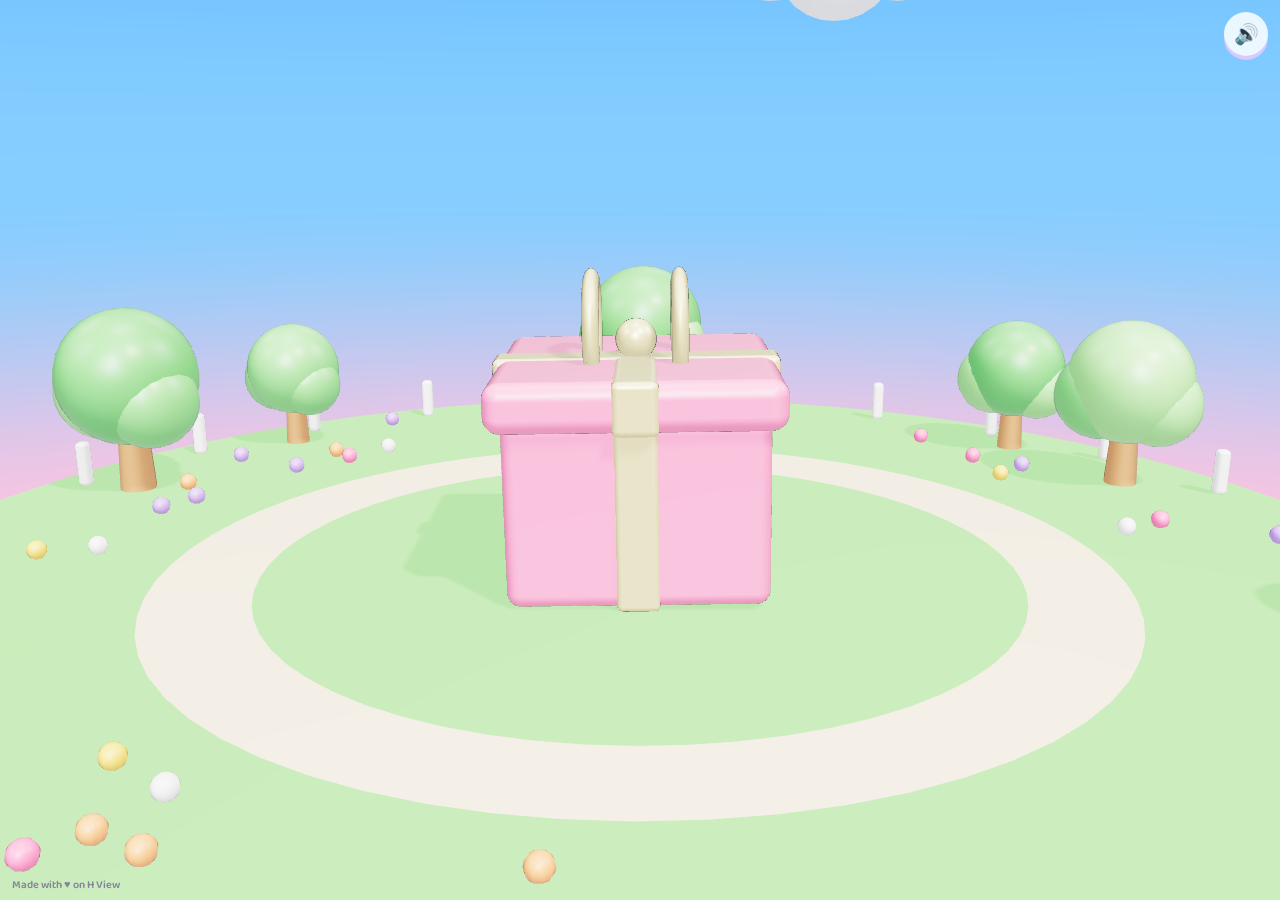
==== zoo3d/index.html @ 42bc0dc4 "r87: 3D toy zoo party Co-Authored-By: Claude Opus 5.5 <noreply@anthropic.com> Claude-Session: https:" ====
<!DOCTYPE html>
<html lang="en">
<head>
<meta charset="utf-8">
<meta name="viewport" content="width=device-width,initial-scale=1,viewport-fit=cover">
<meta name="robots" content="noindex,nofollow">
<title>A birthday surprise · H View</title>
<link rel="preconnect" href="https://fonts.googleapis.com"><link rel="preconnect" href="https://fonts.gstatic.com" crossorigin>
<link href="https://fonts.googleapis.com/css2?family=Baloo+2:wght@600;800&display=swap" rel="stylesheet">
<style>
/* H View · "Toy Zoo Party" (r87, 26 Nov 2026): a live 3D world for little kids (three.js, WebGL).
   Gift box on a grassy island -> baby animals pop out -> pop their balloons to fly gold 3D letters of the name ->
   a giant gold number -> a 3D cake with real flickering candles to blow out -> fireworks and a dance. */
*{box-sizing:border-box;margin:0;padding:0;-webkit-tap-highlight-color:transparent;-webkit-touch-callout:none;user-select:none}
html,body{height:100%;overflow:hidden;background:#bfe6ff;font-family:'Baloo 2',system-ui,sans-serif}
canvas#gl{position:fixed;inset:0;width:100%;height:100%;display:block;touch-action:none}
.ui{position:fixed;left:0;right:0;z-index:5;text-align:center;pointer-events:none;padding:0 16px}
.top{top:calc(18px + env(safe-area-inset-top))}
.title{font:800 clamp(26px,7vw,44px)/1.05 'Baloo 2';color:#fff;text-shadow:0 3px 0 rgba(90,60,150,.35),0 8px 24px rgba(60,40,120,.35);opacity:0;transform:translateY(-10px);transition:all .6s}
.title.on{opacity:1;transform:none}
.sub{margin-top:6px;font:600 clamp(15px,4vw,19px) 'Baloo 2';color:#fff;text-shadow:0 2px 10px rgba(60,40,120,.45);opacity:0;transition:opacity .6s}
.sub.on{opacity:1}
.hint{position:fixed;left:50%;bottom:calc(26px + env(safe-area-inset-bottom));transform:translateX(-50%);z-index:6;background:#fff;color:#4b2e83;font:800 17px 'Baloo 2';padding:10px 22px;border-radius:999px;box-shadow:0 6px 0 #d9c9ff,0 14px 30px rgba(60,40,120,.25);white-space:nowrap;animation:bob 1.4s ease-in-out infinite}
.hint[hidden]{display:none}@keyframes bob{50%{transform:translate(-50%,-7px)}}
.hold{position:fixed;left:50%;bottom:calc(84px + env(safe-area-inset-bottom));width:112px;height:112px;margin-left:-56px;border-radius:50%;border:0;z-index:7;background:radial-gradient(circle at 35% 30%,#fff,#ffe1f0 60%,#ffc2df);box-shadow:0 8px 0 #f39ac4,0 18px 40px rgba(150,40,100,.3);font:800 15px/1.1 'Baloo 2';color:#b0306f;touch-action:none;cursor:pointer}
.hold[hidden]{display:none}.hold svg{position:absolute;inset:-8px;width:128px;height:128px;transform:rotate(-90deg)}.hold circle{fill:none;stroke:#ff5fa8;stroke-width:6;stroke-linecap:round;stroke-dasharray:377;stroke-dashoffset:377}
.card{position:fixed;left:50%;bottom:calc(20px + env(safe-area-inset-bottom));transform:translate(-50%,30px);width:min(92vw,460px);z-index:8;background:rgba(255,255,255,.94);border-radius:26px;padding:18px 20px 16px;text-align:center;box-shadow:0 10px 0 #e6dcff,0 30px 60px rgba(60,40,120,.3);opacity:0;pointer-events:none;transition:all .7s cubic-bezier(.2,1.4,.4,1)}
.card.on{opacity:1;transform:translate(-50%,0);pointer-events:auto}
.card h2{font:800 clamp(22px,6vw,30px)/1.1 'Baloo 2';background:linear-gradient(90deg,#ff5fa8,#8a6cff,#33b6ff);-webkit-background-clip:text;background-clip:text;color:transparent}
.card p{margin-top:8px;font:600 15px/1.45 'Baloo 2';color:#5b4a86}.card .fr{margin-top:6px;font:800 16px 'Baloo 2';color:#ff5fa8}
.row{display:flex;gap:10px;justify-content:center;margin-top:12px;flex-wrap:wrap}
.btn{border:0;border-radius:999px;padding:11px 18px;font:800 15px 'Baloo 2';cursor:pointer;background:#fff;color:#4b2e83;box-shadow:0 5px 0 #d9c9ff;text-decoration:none}
.btn.p{background:linear-gradient(90deg,#ff5fa8,#8a6cff);color:#fff;box-shadow:0 5px 0 #6b4fd6}
.snd{position:fixed;right:12px;top:calc(12px + env(safe-area-inset-top));z-index:9;width:44px;height:44px;border-radius:50%;border:0;background:rgba(255,255,255,.85);font-size:20px;cursor:pointer;box-shadow:0 4px 0 #d9c9ff}
.load{position:fixed;inset:0;z-index:20;display:grid;place-items:center;background:linear-gradient(#9fd8ff,#ffe3f1);font:800 22px 'Baloo 2';color:#fff;text-shadow:0 2px 8px rgba(60,40,120,.4);transition:opacity .6s}
.brand{position:fixed;left:12px;bottom:calc(6px + env(safe-area-inset-bottom));z-index:4;font:600 11px 'Baloo 2';color:rgba(75,46,131,.55)}
.nogl{position:fixed;inset:0;display:grid;place-items:center;text-align:center;padding:30px;font:700 18px 'Baloo 2';color:#4b2e83}
</style>
<script type="importmap">{"imports":{"three":"./lib/three.module.min.js"}}</script>
</head>
<body>
<canvas id="gl"></canvas>
<div class="ui top"><div class="title" id="title"></div><div class="sub" id="sub"></div></div>
<div class="hint" id="hint" hidden></div>
<button class="hold" id="hold" hidden aria-label="Press and hold to blow out the candles"><svg viewBox="0 0 128 128"><circle cx="64" cy="64" r="60" id="ring"/></svg>Hold to<br>blow 🌬️</button>
<div class="card" id="card"><h2 id="cardT"></h2><p id="cardM"></p><div class="fr" id="cardF"></div><div class="row"><button class="btn p" id="again">▶ Play again</button><a class="btn" href="https://hview.in/interactive/birthday/" target="_blank" rel="noopener">Make one for a friend</a></div></div>
<button class="snd" id="snd" aria-label="Sound on or off">🔊</button>
<div class="load" id="load">Getting the party ready…</div>
<div class="brand">Made with ♥ on H View</div>
<script type="module">
import * as THREE from 'three';
import { RoundedBoxGeometry } from './lib/RoundedBoxGeometry.js';
import { RoomEnvironment } from './lib/RoomEnvironment.js';
import { FontLoader } from './lib/FontLoader.js';
import { TextGeometry } from './lib/TextGeometry.js';

let HV = {}; try { HV = JSON.parse(decodeURIComponent(location.hash.slice(1))) || {}; } catch (e) {}
if (window.HV_DATA) HV = Object.assign({}, window.HV_DATA, HV);
const NAME = String(HV.to || 'Little Star').trim().slice(0, 12);
const AGE = Math.max(1, Math.min(9, parseInt(HV.age, 10) || 4));
const FROM = String(HV.from || '').trim().slice(0, 60);
const MSG = String(HV.msg || `Happy birthday, ${NAME}! All your zoo friends came to celebrate you today. Have the most wonderful, giggly, cake-filled day. We love you!`).slice(0, 360);
const AUTO = HV.autoplay === true;
const POST = m => { try { parent.postMessage({ hv: m }, '*'); } catch (e) {} };
const $ = s => document.querySelector(s);
const ORD = ({ 1: 'st', 2: 'nd', 3: 'rd' })[AGE] || 'th';

/* ------------------------------------------------ renderer + world */
const canvas = $('#gl');
let renderer;
try { renderer = new THREE.WebGLRenderer({ canvas, antialias: true, powerPreference: 'high-performance' }); }
catch (e) { document.body.innerHTML = '<div class="nogl">Happy birthday, ' + NAME.replace(/</g, '') + '! 🎉<br><small>This surprise needs a newer browser to show its 3D party.</small></div>'; throw e; }
renderer.setPixelRatio(Math.min(2, devicePixelRatio || 1));
renderer.toneMapping = THREE.ACESFilmicToneMapping; renderer.toneMappingExposure = .95;
renderer.shadowMap.enabled = true; renderer.shadowMap.type = THREE.PCFSoftShadowMap;
const scene = new THREE.Scene();
const pmrem = new THREE.PMREMGenerator(renderer);
scene.environment = pmrem.fromScene(new RoomEnvironment(), 0.04).texture;
const camera = new THREE.PerspectiveCamera(42, 1, .1, 200);

/* sky dome with a soft vertical gradient */
const skyMat = new THREE.ShaderMaterial({ side: THREE.BackSide, depthWrite: false, uniforms: { top: { value: new THREE.Color('#6ec6ff') }, mid: { value: new THREE.Color('#bfe8ff') }, bot: { value: new THREE.Color('#ffe3f1') } },
  vertexShader: 'varying vec3 vP; void main(){ vP = position; gl_Position = projectionMatrix * modelViewMatrix * vec4(position,1.0); }',
  fragmentShader: 'uniform vec3 top; uniform vec3 mid; uniform vec3 bot; varying vec3 vP; void main(){ float h = normalize(vP).y; vec3 c = h > 0.0 ? mix(mid, top, smoothstep(0.0, .6, h)) : mix(mid, bot, smoothstep(0.0, -.3, h)); gl_FragColor = vec4(c,1.0); }' });
scene.add(new THREE.Mesh(new THREE.SphereGeometry(90, 32, 16), skyMat));

/* lights: warm sun with soft shadows + cool sky fill */
const hemi = new THREE.HemisphereLight('#d8f0ff', '#f7c9de', .9); scene.add(hemi);
const sun = new THREE.DirectionalLight('#fff3dc', 2.4); sun.position.set(6, 12, 7); sun.castShadow = true;
sun.shadow.mapSize.set(1024, 1024); Object.assign(sun.shadow.camera, { left: -9, right: 9, top: 9, bottom: -9, near: 1, far: 40 }); sun.shadow.radius = 6; sun.shadow.bias = -.0005;
scene.add(sun);

/* materials: soft toy plastic (clearcoat), felt, gold foil */
const toy = (c, o = {}) => new THREE.MeshPhysicalMaterial(Object.assign({ color: c, roughness: .42, clearcoat: .55, clearcoatRoughness: .3, sheen: .2 }, o));
const gold = new THREE.MeshPhysicalMaterial({ color: '#ffcf5a', metalness: 1, roughness: .18, clearcoat: 1, clearcoatRoughness: .08 });
const rose = new THREE.MeshPhysicalMaterial({ color: '#ff9cc4', metalness: .85, roughness: .2, clearcoat: 1 });
const shadowCatch = (m) => { m.castShadow = true; m.receiveShadow = true; return m; };

/* island: rounded grass top, cream cliff, little trees, flowers, fence */
const world = new THREE.Group(); scene.add(world);
const grass = shadowCatch(new THREE.Mesh(new THREE.CylinderGeometry(7.2, 7.4, .5, 64), toy('#5fcf62', { roughness: .85, clearcoat: .05 }))); grass.position.y = -.25; world.add(grass);
const cliff = shadowCatch(new THREE.Mesh(new THREE.CylinderGeometry(7.3, 5.2, 2.4, 64), toy('#ffe7c2', { roughness: .9, clearcoat: 0 }))); cliff.position.y = -1.7; world.add(cliff);
const path = new THREE.Mesh(new THREE.RingGeometry(3.4, 4.3, 64), toy('#ffe2b8', { roughness: .9 })); path.rotation.x = -Math.PI / 2; path.position.y = .01; path.receiveShadow = true; world.add(path);
function tree(x, z, s) { const g = new THREE.Group(); const tr = shadowCatch(new THREE.Mesh(new THREE.CylinderGeometry(.12, .16, .8, 12), toy('#c98f5a'))); tr.position.y = .4; g.add(tr);
  [[0, 1.05, 0, .62], [.25, .85, .15, .42], [-.25, .9, -.1, .45]].forEach(([a, b, c, r]) => { const m = shadowCatch(new THREE.Mesh(new THREE.SphereGeometry(r, 24, 16), toy(['#5fd06b', '#7ee07a', '#4cc25f'][Math.floor(Math.random() * 3)]))); m.position.set(a, b, c); g.add(m); });
  g.position.set(x, 0, z); g.scale.setScalar(s); world.add(g); return g; }
const trees = [[-5.6, -2.5, 1.2], [5.4, -2.8, 1.1], [-4.4, -4.6, .9], [4.6, -4.4, .95], [0, -5.9, 1.25], [-6.2, 1.8, .8], [6.3, 1.5, .85]].map(t => tree(...t));
const flowerCols = ['#ff6fae', '#ffd23f', '#ffffff', '#b08cff', '#ff9e5e'];
for (let i = 0; i < 46; i++) { const a = Math.random() * Math.PI * 2, r = 4.6 + Math.random() * 2.3, f = new THREE.Mesh(new THREE.SphereGeometry(.09, 10, 8), toy(flowerCols[i % 5])); f.position.set(Math.cos(a) * r, .08, Math.sin(a) * r); world.add(f); }
for (let i = 0; i < 26; i++) { const a = -Math.PI * .95 + i * (Math.PI * 1.9 / 25), p = shadowCatch(new THREE.Mesh(new RoundedBoxGeometry(.14, .5, .14, 2, .05), toy('#fff'))); p.position.set(Math.cos(a) * 6.75, .25, Math.sin(a) * 6.75); world.add(p); }
/* fluffy clouds */
const clouds = []; for (let i = 0; i < 6; i++) { const c = new THREE.Group(); [[0, 0, 0, 1], [1, .1, 0, .8], [-1, .05, 0, .75], [.4, .45, 0, .7]].forEach(([x, y, z, r]) => { const m = new THREE.Mesh(new THREE.SphereGeometry(r, 20, 14), toy('#ffffff', { roughness: .9, clearcoat: 0, transparent: true, opacity: .95 })); m.position.set(x, y, z); c.add(m); }); c.position.set(-20 + i * 8, 7 + Math.random() * 4, -16 - Math.random() * 8); c.scale.setScalar(.9 + Math.random() * .8); scene.add(c); clouds.push(c); }

/* ------------------------------------------------ cute animals built from soft shapes */
const S = (r, c, ws = 28) => shadowCatch(new THREE.Mesh(new THREE.SphereGeometry(r, ws, ws * .7 | 0), typeof c === 'string' ? toy(c) : c));
const eyeMat = toy('#1d1530', { roughness: .15, clearcoat: 1 }), white = toy('#ffffff'), blush = toy('#ff9fbf', { transparent: true, opacity: .75 });
function face(head, r, y = 0, z = .9, spread = .32) {
  const eyes = []; [-1, 1].forEach(s => { const e = S(r * .13, eyeMat, 16); e.position.set(s * r * spread, r * (.12 + y), r * z); e.scale.set(1, 1.15, .7); head.add(e); eyes.push(e);
    const hl = S(r * .045, white, 10); hl.position.set(r * .04, r * .05, r * .1); e.add(hl);
    const b = S(r * .12, blush, 12); b.position.set(s * r * (spread + .18), r * (-.12 + y), r * (z - .08)); b.scale.set(1, .6, .3); head.add(b); });
  const smile = new THREE.Mesh(new THREE.TorusGeometry(r * .12, r * .025, 8, 20, Math.PI), eyeMat); smile.rotation.z = Math.PI; smile.position.set(0, r * (-.12 + y), r * (z + .02)); head.add(smile);
  return eyes;
}
function hat(parent, y, c1, c2) { const cv = document.createElement('canvas'); cv.width = 128; cv.height = 128; const x = cv.getContext('2d'); for (let i = 0; i < 8; i++) { x.fillStyle = i % 2 ? c1 : c2; x.fillRect(0, i * 16, 128, 16); }
  const t = new THREE.CanvasTexture(cv); t.colorSpace = THREE.SRGBColorSpace; const h = shadowCatch(new THREE.Mesh(new THREE.ConeGeometry(.22, .5, 24), toy('#ffffff', { map: t }))); h.position.y = y; h.rotation.z = -.15; parent.add(h);
  const pom = S(.07, '#ffe14d', 12); pom.position.y = .27; h.add(pom); return h; }
function legs(g, col, n = 4, sp = .28, y = .18) { const L = []; [[-sp, sp * .8], [sp, sp * .8], [-sp, -sp * .8], [sp, -sp * .8]].slice(0, n).forEach(([x, z]) => { const l = shadowCatch(new THREE.Mesh(new THREE.CapsuleGeometry(.12, .16, 6, 12), toy(col))); l.position.set(x, y, z); g.add(l); L.push(l); }); return L; }

function makeElephant() { const g = new THREE.Group(), body = S(.62, '#a9c3ff'); body.position.y = .72; body.scale.set(1, .9, 1.05); g.add(body);
  const head = S(.48, '#a9c3ff'); head.position.set(0, 1.25, .45); g.add(head);
  [-1, 1].forEach(s => { const ear = S(.36, '#c7d7ff'); ear.position.set(s * .48, 1.32, .3); ear.scale.set(.25, 1, .8); ear.rotation.y = s * .4; g.add(ear); });
  const trunk = shadowCatch(new THREE.Mesh(new THREE.TubeGeometry(new THREE.CatmullRomCurve3([new THREE.Vector3(0, 1.12, .88), new THREE.Vector3(0, .9, 1.05), new THREE.Vector3(0, .72, 1.08), new THREE.Vector3(0, .64, 1.22)]), 20, .09, 12), toy('#a9c3ff'))); g.add(trunk);
  const eyes = face(head, .48, .15, .88, .36); legs(g, '#94b2f6', 4, .32); const h = hat(head, .52, '#ff6fae', '#ffffff'); return { g, head, eyes, hat: h, color: '#a9c3ff', top: 1.85 }; }
function makeGiraffe() { const g = new THREE.Group(), body = S(.5, '#ffd36b'); body.position.y = .82; body.scale.set(1, .85, 1.25); g.add(body);
  const neck = shadowCatch(new THREE.Mesh(new THREE.CapsuleGeometry(.16, .95, 8, 16), toy('#ffd36b'))); neck.position.set(0, 1.55, .32); neck.rotation.x = .25; g.add(neck);
  const head = S(.3, '#ffd36b'); head.position.set(0, 2.2, .52); head.scale.set(1, .9, 1.15); g.add(head);
  [-1, 1].forEach(s => { const o = shadowCatch(new THREE.Mesh(new THREE.CapsuleGeometry(.04, .14, 4, 8), toy('#c98a2e'))); o.position.set(s * .13, .3, 0); head.add(o); const k = S(.06, '#c98a2e', 10); k.position.y = .1; o.add(k); });
  for (let i = 0; i < 14; i++) { const sp = S(.075 + Math.random() * .05, '#e09a3a', 10); const a = Math.random() * Math.PI * 2, y = Math.random(); sp.position.set(Math.cos(a) * .48, (y - .5) * .7, Math.sin(a) * .58); sp.scale.set(1, 1, .3); sp.lookAt(0, 0, 0); body.add(sp); }
  const eyes = face(head, .3, .25, .85, .4); legs(g, '#f5c45a', 4, .26, .2); const h = hat(head, .38, '#33b6ff', '#ffffff'); return { g, head, eyes, hat: h, color: '#ffd36b', top: 2.75 }; }
function makeBunny() { const g = new THREE.Group(), body = S(.5, '#ffffff'); body.position.y = .55; body.scale.set(1, 1.05, .95); g.add(body);
  const head = S(.42, '#ffffff'); head.position.set(0, 1.18, .12); g.add(head);
  [-1, 1].forEach(s => { const ear = shadowCatch(new THREE.Mesh(new THREE.CapsuleGeometry(.11, .5, 6, 14), toy('#ffffff'))); ear.position.set(s * .17, .55, -.02); ear.rotation.z = -s * .18; head.add(ear); const inn = shadowCatch(new THREE.Mesh(new THREE.CapsuleGeometry(.055, .38, 6, 10), toy('#ffc0d8'))); inn.position.z = .07; ear.add(inn); });
  const tail = S(.16, '#ffffff', 14); tail.position.set(0, .45, -.5); g.add(tail); const nose = S(.06, '#ff8fb3', 10); nose.position.set(0, -.02, .41); head.add(nose);
  const eyes = face(head, .42, .1, .86, .34); legs(g, '#f6f0f7', 2, .22, .1); return { g, head, eyes, hat: null, color: '#ffffff', top: 2.2 }; }
function makeBear() { const g = new THREE.Group(), body = S(.55, '#d8a06e'); body.position.y = .68; g.add(body);
  const belly = S(.36, '#f6dcbf'); belly.position.set(0, .62, .3); belly.scale.set(1, 1.1, .6); g.add(belly);
  const head = S(.44, '#d8a06e'); head.position.set(0, 1.35, .1); g.add(head);
  [-1, 1].forEach(s => { const ear = S(.15, '#d8a06e', 14); ear.position.set(s * .32, .34, -.02); head.add(ear); const inn = S(.08, '#f6dcbf', 10); inn.position.set(0, 0, .07); ear.add(inn); });
  const snout = S(.17, '#f6dcbf', 16); snout.position.set(0, -.08, .38); snout.scale.set(1.2, .9, .8); head.add(snout); const nose = S(.06, '#3a2420', 10); nose.position.set(0, .05, .13); snout.add(nose);
  const eyes = face(head, .44, .2, .86, .34); legs(g, '#c98f5a', 4, .3); const h = hat(head, .5, '#8a6cff', '#ffe14d'); return { g, head, eyes, hat: h, color: '#d8a06e', top: 2.05 }; }
function makeLion() { const g = new THREE.Group(), body = S(.52, '#ffc65a'); body.position.y = .7; body.scale.set(1, .9, 1.15); g.add(body);
  const head = S(.4, '#ffd77a'); head.position.set(0, 1.3, .38); g.add(head);
  for (let i = 0; i < 14; i++) { const a = i / 14 * Math.PI * 2, m = S(.16, i % 2 ? '#f08c2a' : '#ff9f3a', 12); m.position.set(Math.cos(a) * .42, Math.sin(a) * .42, -.12); head.add(m); }
  const eyes = face(head, .4, .12, .88, .34); legs(g, '#f5b44a', 4, .28); const tail = shadowCatch(new THREE.Mesh(new THREE.CapsuleGeometry(.05, .5, 4, 8), toy('#ffc65a'))); tail.position.set(0, .8, -.62); tail.rotation.x = -.8; g.add(tail);
  const h = hat(head, .62, '#5ee0c0', '#ffffff'); return { g, head, eyes, hat: h, color: '#ffc65a', top: 2.15 }; }

/* balloons each animal holds; popping one flies a gold letter up */
const balloonCols = ['#ff5fa8', '#33b6ff', '#ffd23f', '#8a6cff', '#5ee0c0', '#ff8a5c'];
function balloon(c) { const g = new THREE.Group(); const b = shadowCatch(new THREE.Mesh(new THREE.SphereGeometry(.42, 32, 24), new THREE.MeshPhysicalMaterial({ color: c, roughness: .18, clearcoat: 1, clearcoatRoughness: .05, sheen: .3 }))); b.scale.set(1, 1.18, 1); g.add(b);
  const knot = S(.07, c, 10); knot.position.y = -.5; g.add(knot);
  const str = new THREE.Mesh(new THREE.CylinderGeometry(.008, .008, 1.4, 6), new THREE.MeshBasicMaterial({ color: '#ffffff' })); str.position.y = -1.2; g.add(str); g.userData.ball = b; return g; }

/* ------------------------------------------------ gift box */
const gift = new THREE.Group(); world.add(gift);
const boxMat = toy('#ff7eb6', { clearcoat: .9 }), ribMat = toy('#fff2a8', { metalness: .3, roughness: .3, clearcoat: 1 });
const base = shadowCatch(new THREE.Mesh(new RoundedBoxGeometry(2.2, 1.7, 2.2, 4, .12), boxMat)); base.position.y = .85; gift.add(base);
[[.36, 1.74, 2.26], [2.26, 1.74, .36]].forEach(([a, b, c]) => { const r = shadowCatch(new THREE.Mesh(new RoundedBoxGeometry(a, b, c, 2, .05), ribMat)); r.position.y = .85; gift.add(r); });
const lid = new THREE.Group(); lid.position.y = 1.72; gift.add(lid);
const lidBox = shadowCatch(new THREE.Mesh(new RoundedBoxGeometry(2.45, .42, 2.45, 4, .14), boxMat)); lid.add(lidBox);
[[.38, .45, 2.5], [2.5, .45, .38]].forEach(([a, b, c]) => { const r = shadowCatch(new THREE.Mesh(new RoundedBoxGeometry(a, b, c, 2, .06), ribMat)); lid.add(r); });
[-1, 1].forEach(s => { const loop = shadowCatch(new THREE.Mesh(new THREE.TorusGeometry(.38, .12, 16, 32), ribMat)); loop.position.set(s * .38, .48, 0); loop.rotation.set(0, Math.PI / 2, s * .9); loop.scale.set(1, 1, .6); lid.add(loop); });
const knotB = S(.18, ribMat, 16); knotB.position.y = .36; lid.add(knotB);

/* ------------------------------------------------ cake with live candles */
const cake = new THREE.Group(); cake.visible = false; world.add(cake);
const tier = (r, h, y, c) => { const m = shadowCatch(new THREE.Mesh(new THREE.CylinderGeometry(r, r, h, 64), toy(c, { roughness: .55, clearcoat: .3 }))); m.position.y = y; cake.add(m); return m; };
const plate = shadowCatch(new THREE.Mesh(new THREE.CylinderGeometry(1.75, 1.6, .12, 64), gold)); plate.position.y = .06; cake.add(plate);
tier(1.45, .9, .57, '#ffd6e7'); tier(1.05, .8, 1.42, '#fff6fb'); tier(.7, .1, 1.87, '#ff9cc4');
[[1.45, 1.0, '#ff9cc4'], [1.05, 1.8, '#c9b6ff']].forEach(([r, y, c]) => { for (let i = 0; i < 28; i++) { const a = i / 28 * Math.PI * 2, drip = shadowCatch(new THREE.Mesh(new THREE.CapsuleGeometry(.07, .12 + (i % 3) * .08, 4, 8), toy(c))); drip.position.set(Math.cos(a) * r, y, Math.sin(a) * r); cake.add(drip); } });
for (let i = 0; i < 24; i++) { const a = i / 24 * Math.PI * 2, p = S(.06, i % 2 ? '#ffe14d' : '#5ee0c0', 10); p.position.set(Math.cos(a) * 1.47, .25, Math.sin(a) * 1.47); cake.add(p); }
const candles = [];
for (let i = 0; i < AGE; i++) { const a = i / AGE * Math.PI * 2 + .3, r = AGE === 1 ? 0 : .42, c = new THREE.Group(); c.position.set(Math.cos(a) * r, 1.9, Math.sin(a) * r);
  const stick = shadowCatch(new THREE.Mesh(new THREE.CylinderGeometry(.06, .06, .55, 16), toy(balloonCols[i % 6]))); stick.position.y = .27; c.add(stick);
  const flame = new THREE.Mesh(new THREE.SphereGeometry(.075, 16, 12), new THREE.MeshBasicMaterial({ color: '#ffd26a' })); flame.scale.set(1, 1.9, 1); flame.position.y = .66; c.add(flame);
  const core = new THREE.Mesh(new THREE.SphereGeometry(.04, 12, 10), new THREE.MeshBasicMaterial({ color: '#fffbe6' })); core.scale.set(1, 1.6, 1); core.position.y = .63; c.add(core);
  const glow = new THREE.Sprite(new THREE.SpriteMaterial({ map: glowTex(), color: '#ffb84d', transparent: true, blending: THREE.AdditiveBlending, depthWrite: false })); glow.scale.setScalar(.8); glow.position.y = .66; c.add(glow);
  const light = new THREE.PointLight('#ffb35a', 0, 3.5, 2); light.position.y = .7; c.add(light);
  cake.add(c); candles.push({ c, flame, core, glow, light, out: false }); }
function glowTex() { if (glowTex.t) return glowTex.t; const cv = document.createElement('canvas'); cv.width = cv.height = 64; const x = cv.getContext('2d'), g = x.createRadialGradient(32, 32, 0, 32, 32, 32); g.addColorStop(0, 'rgba(255,255,255,1)'); g.addColorStop(.3, 'rgba(255,220,150,.6)'); g.addColorStop(1, 'rgba(255,180,80,0)'); x.fillStyle = g; x.fillRect(0, 0, 64, 64); glowTex.t = new THREE.CanvasTexture(cv); return glowTex.t; }

/* ------------------------------------------------ confetti + smoke (instanced) */
const CONF = 600, confGeo = new THREE.PlaneGeometry(.09, .16), confMat = new THREE.MeshStandardMaterial({ side: THREE.DoubleSide, metalness: .3, roughness: .4 });
const conf = new THREE.InstancedMesh(confGeo, confMat, CONF); conf.instanceMatrix.setUsage(THREE.DynamicDrawUsage); scene.add(conf);
const cp = []; const tmp = new THREE.Object3D(), tcol = new THREE.Color();
for (let i = 0; i < CONF; i++) { cp.push({ on: false, p: new THREE.Vector3(), v: new THREE.Vector3(), r: new THREE.Euler(), vr: new THREE.Vector3(), life: 0 }); conf.setColorAt(i, tcol.set(['#ff5fa8', '#ffd23f', '#33b6ff', '#8a6cff', '#5ee0c0', '#ffffff', '#ff8a5c'][i % 7])); tmp.scale.setScalar(0); tmp.updateMatrix(); conf.setMatrixAt(i, tmp.matrix); }
let ci = 0;
function burst(pos, n = 80, up = 6, spread = 4) { for (let k = 0; k < n; k++) { const p = cp[ci = (ci + 1) % CONF]; p.on = true; p.life = 0; p.p.copy(pos); p.v.set((Math.random() - .5) * spread, up * (.5 + Math.random() * .7), (Math.random() - .5) * spread); p.r.set(Math.random() * 6, Math.random() * 6, Math.random() * 6); p.vr.set(Math.random() * 8, Math.random() * 8, Math.random() * 8); } }
const smokes = []; const smokeMat = new THREE.SpriteMaterial({ map: glowTex(), color: '#dcd6e8', transparent: true, opacity: .6, depthWrite: false });
function smoke(pos) { for (let k = 0; k < 6; k++) { const s = new THREE.Sprite(smokeMat.clone()); s.position.copy(pos); s.scale.setScalar(.25); s.userData = { v: new THREE.Vector3((Math.random() - .5) * .25, .6 + Math.random() * .4, (Math.random() - .5) * .25), life: 0, d: k * .08 }; scene.add(s); smokes.push(s); } }

/* ------------------------------------------------ sound (synth, no files) */
let AC = null, muted = AUTO && HV.muted !== false;
const ac = () => { if (!AC) try { AC = new (window.AudioContext || window.webkitAudioContext)(); } catch (e) {} if (AC && AC.state === 'suspended') AC.resume(); return AC; };
function tone(f, t, d, type = 'sine', v = .1) { const a = ac(); if (!a || muted) return; const o = a.createOscillator(), g = a.createGain(); o.type = type; o.frequency.value = f; g.gain.setValueAtTime(0, a.currentTime + t); g.gain.linearRampToValueAtTime(v, a.currentTime + t + .015); g.gain.exponentialRampToValueAtTime(.0006, a.currentTime + t + d); o.connect(g); g.connect(a.destination); o.start(a.currentTime + t); o.stop(a.currentTime + t + d + .05); }
function slide(f1, f2, d, v = .08, type = 'sine') { const a = ac(); if (!a || muted) return; const o = a.createOscillator(), g = a.createGain(); o.type = type; o.frequency.setValueAtTime(f1, a.currentTime); o.frequency.exponentialRampToValueAtTime(f2, a.currentTime + d); g.gain.setValueAtTime(v, a.currentTime); g.gain.exponentialRampToValueAtTime(.0006, a.currentTime + d); o.connect(g); g.connect(a.destination); o.start(); o.stop(a.currentTime + d + .05); }
function noise(d, f, v) { const a = ac(); if (!a || muted) return; const b = a.createBuffer(1, a.sampleRate * d, a.sampleRate), c = b.getChannelData(0); for (let i = 0; i < c.length; i++) c[i] = (Math.random() * 2 - 1) * Math.pow(1 - i / c.length, 2); const n = a.createBufferSource(), fl = a.createBiquadFilter(), g = a.createGain(); fl.type = 'bandpass'; fl.frequency.value = f; g.gain.value = v; n.buffer = b; n.connect(fl); fl.connect(g); g.connect(a.destination); n.start(); }
const sfx = { pop: () => { noise(.12, 1800, .5); slide(900, 300, .15, .06, 'triangle'); }, boing: () => slide(220, 520, .25, .09, 'sine'), giggle: () => [0, .08, .16, .24].forEach((t, i) => tone(880 + (i % 2) * 220, t, .09, 'triangle', .05)), chime: () => [1047, 1319, 1568, 2093].forEach((f, i) => tone(f, i * .08, .9, 'sine', .05)), whoosh: () => noise(.6, 900, .2), fw: () => { noise(.8, 300, .4); slide(400, 1400, .4, .03, 'sawtooth'); } };
const HB = [[392,.75],[392,.25],[440,1],[392,1],[523,1],[494,2],[392,.75],[392,.25],[440,1],[392,1],[587,1],[523,2],[392,.75],[392,.25],[784,1],[659,1],[523,1],[494,1],[440,2],[698,.75],[698,.25],[659,1],[523,1],[587,1],[523,2.6]];
function song() { let t = .2; HB.forEach(([f, d]) => { tone(f, t, d * .5 * 1.8, 'triangle', .09); tone(f * 2, t, d * .5 * .6, 'sine', .03); t += d * .5; }); return t; }
$('#snd').onclick = e => { e.stopPropagation(); muted = !muted; e.currentTarget.textContent = muted ? '🔈' : '🔊'; if (AC) muted ? AC.suspend() : AC.resume(); };
addEventListener('pointerdown', () => ac(), { capture: true, once: true });

/* ------------------------------------------------ tween helpers */
const tw = []; const ease = { out: t => 1 - Math.pow(1 - t, 3), back: t => 1 + 2.70158 * Math.pow(t - 1, 3) + 1.70158 * Math.pow(t - 1, 2), elastic: t => t === 0 || t === 1 ? t : Math.pow(2, -10 * t) * Math.sin((t * 10 - .75) * (2 * Math.PI / 3)) + 1, inout: t => t < .5 ? 4 * t * t * t : 1 - Math.pow(-2 * t + 2, 3) / 2 };
function tween(d, fn, e = ease.out, delay = 0) { return new Promise(res => tw.push({ t: -delay, d, fn, e, res })); }
const wait = ms => new Promise(r => setTimeout(r, ms));

/* ------------------------------------------------ camera rig (smooth follow of a target pose) */
const camPos = new THREE.Vector3(0, 6.5, 14), camLook = new THREE.Vector3(0, 1.2, 0), camGoalP = camPos.clone(), camGoalL = camLook.clone();
function camTo(p, l) { camGoalP.set(...p); camGoalL.set(...l); }
function fit() { const w = innerWidth, h = innerHeight; renderer.setSize(w, h, false); camera.aspect = w / h; camera.fov = w / h < .7 ? 50 : 40; camera.updateProjectionMatrix(); }
fit(); addEventListener('resize', fit);

/* ------------------------------------------------ UI helpers */
const say = t => { const h = $('#hint'); h.hidden = !t; if (t) h.textContent = t; };
const title = (t, s) => { const a = $('#title'), b = $('#sub'); a.classList.remove('on'); b.classList.remove('on'); setTimeout(() => { a.textContent = t || ''; b.textContent = s || ''; if (t) a.classList.add('on'); if (s) b.classList.add('on'); }, 250); };

/* ------------------------------------------------ picking */
const ray = new THREE.Raycaster(), ndc = new THREE.Vector2(); let pickHandlers = [];
function pick(e) { const r = canvas.getBoundingClientRect(); ndc.set(((e.clientX - r.left) / r.width) * 2 - 1, -((e.clientY - r.top) / r.height) * 2 + 1); ray.setFromCamera(ndc, camera);
  for (const h of pickHandlers) { const hit = ray.intersectObject(h.obj, true)[0]; if (hit) { h.fn(hit); return true; } } return false; }
canvas.addEventListener('pointerdown', e => { pick(e); });

/* ------------------------------------------------ the animals */
const makers = [makeElephant, makeGiraffe, makeBunny, makeBear, makeLion];
const letters = NAME.toUpperCase().replace(/[^A-Z0-9 ]/g, '').split('');
const nLetters = letters.filter(c => c !== ' ').length;
const animals = makers.map((m, i) => { const a = m(); a.g.visible = false; a.g.scale.setScalar(.01); world.add(a.g); a.i = i; a.jump = 0; a.spin = 0; a.blink = Math.random() * 3; a.dance = 0; return a; });
const ring = (i, n, r) => { const a = Math.PI * .5 + (i - (n - 1) / 2) * (Math.PI * 1.25 / Math.max(1, n - 1)); return [Math.cos(a) * r, Math.sin(a) * r]; };
animals.forEach((a, i) => { const [x, z] = ring(i, animals.length, innerWidth / innerHeight < .75 ? 3.1 : 3.85); a.home = new THREE.Vector3(x, 0, z); a.g.position.copy(a.home); a.g.lookAt(0, 0, 9); });
function bounceAnimal(a) { if (a.jump > 0) return; a.jump = 1; a.spin = 1; sfx.boing(); setTimeout(sfx.giggle, 220); }
pickHandlers.push({ obj: world, fn: hit => { let o = hit.object; while (o && !animals.some(a => a.g === o)) o = o.parent; const a = animals.find(z => z.g === o); if (a && a.g.visible) bounceAnimal(a); } });

/* ------------------------------------------------ gold 3D letters */
let font = null; const letterRow = new THREE.Group(); scene.add(letterRow); const letterMeshes = [];
function buildLetters() { letterRow.clear(); letterMeshes.length = 0; const size = .62, gap = .12; let x = 0; const ws = [];
  letters.forEach(ch => { if (ch === ' ') { ws.push(null); x += size * .6; return; } const g = new TextGeometry(ch, { font, size, depth: .22, curveSegments: 8, bevelEnabled: true, bevelThickness: .06, bevelSize: .035, bevelSegments: 4 }); g.computeBoundingBox(); const w = g.boundingBox.max.x - g.boundingBox.min.x; g.translate(-g.boundingBox.min.x - w / 2, 0, -.11);
    const m = shadowCatch(new THREE.Mesh(g, gold)); m.userData.x = x + w / 2; m.visible = false; letterRow.add(m); letterMeshes.push(m); ws.push(m); x += w + gap; });
  const total = x - gap; letterMeshes.forEach(m => { m.userData.x -= total / 2; m.position.set(m.userData.x, 0, 0); });
  const sc = Math.min(1, (innerWidth / innerHeight < .75 ? 6.4 : 7.2) / Math.max(1, total)); letterRow.scale.setScalar(sc); letterRow.position.set(0, 4.6, 0); }

/* ------------------------------------------------ story */
let stage = 'intro', heldBalloons = [], numberMesh = null, dancing = false;
async function intro() { stage = 'gift'; POST('step');
  gift.visible = true; gift.scale.setScalar(.01); lid.position.set(0, 1.72, 0); lid.rotation.set(0, 0, 0); cake.visible = false; letterMeshes.forEach(m => m.visible = false);
  if (numberMesh) { numberMesh.visible = false; } animals.forEach(a => { a.g.visible = false; a.g.scale.setScalar(.01); });
  camPos.set(0, 9, 19); camTo([0, 3.8, 10.5], [0, 1.1, 0]);
  await tween(1.2, t => gift.scale.setScalar(Math.max(.01, t)), ease.elastic);
  title('A surprise for ' + NAME + '!', 'Something is wiggling inside the gift…'); say('Tap the gift 🎁');
  const open = async () => { if (stage !== 'gift') return; stage = 'opening'; say(''); pickHandlers = pickHandlers.filter(h => h.obj !== gift); ac(); sfx.pop(); sfx.whoosh();
    await tween(.8, t => { lid.position.y = 1.72 + t * 3.2; lid.position.x = t * 2.6; lid.rotation.z = -t * 1.6; lid.rotation.x = t * .5; }, ease.out);
    burst(new THREE.Vector3(0, 2, 0), 160, 8, 5); sfx.chime();
    tween(.6, t => gift.scale.set(1 + Math.sin(t * Math.PI) * .12, 1 - Math.sin(t * Math.PI) * .1, 1 + Math.sin(t * Math.PI) * .12), ease.out);
    for (const a of animals) { a.g.visible = true; a.g.position.set(0, 1.6, 0); const from = new THREE.Vector3(0, 1.6, 0); sfx.boing();
      tween(.9, t => { a.g.position.lerpVectors(from, a.home, t); a.g.position.y += Math.sin(t * Math.PI) * 3; a.g.scale.setScalar(Math.max(.01, t)); a.g.rotation.y = (1 - t) * 6 + Math.atan2(-a.home.x, 9 - a.home.z); }, ease.out);
      await wait(380); }
    await wait(700); tween(.9, t => { gift.scale.setScalar(1 - t); lid.scale.setScalar(Math.max(.01, 1 - t)); }, ease.inout).then(() => gift.visible = false);
    balloonsStage(); };
  pickHandlers.unshift({ obj: gift, fn: open }); if (AUTO) setTimeout(open, 1500); }

async function balloonsStage() { stage = 'balloons'; POST('step'); camTo([0, 4.6, 12.5], [0, 2.4, 0]);
  title('Pop the balloons!', 'Each one has a letter inside'); say('Tap a balloon 🎈');
  heldBalloons.forEach(b => scene.remove(b)); heldBalloons = [];
  const idx = []; letters.forEach((c, i) => { if (c !== ' ') idx.push(i); });
  let got = 0;
  idx.forEach((li, k) => { const a = animals[k % animals.length], b = balloon(balloonCols[k % 6]); const off = Math.floor(k / animals.length); b.userData.anchor = a; b.userData.off = new THREE.Vector3((off % 2 ? .6 : -.5) * (off ? 1 : 0), a.top + .9 + off * .7, 0); b.userData.k = k; b.userData.li = li; b.scale.setScalar(.01); scene.add(b); heldBalloons.push(b);
    tween(.7, t => b.scale.setScalar(Math.max(.01, t)), ease.elastic, k * .12); });
  const popOne = (b) => { if (!b.parent || b.userData.popped) return; b.userData.popped = true; const wp = new THREE.Vector3(); b.userData.ball.getWorldPosition(wp); sfx.pop(); burst(wp, 40, 4, 3); scene.remove(b);
    const lm = letterMeshes[idx.indexOf(b.userData.li)]; if (lm) { lm.visible = true; const target = lm.position.clone(); const local = letterRow.worldToLocal(wp.clone()); lm.position.copy(local); lm.scale.setScalar(.2);
      tween(1, t => { lm.position.lerpVectors(local, target, t); lm.position.y += Math.sin(t * Math.PI) * 1.2; lm.rotation.y = (1 - t) * Math.PI * 4; lm.scale.setScalar(.2 + t * .8); }, ease.out).then(() => { sfx.chime(); }); }
    bounceAnimal(b.userData.anchor);
    if (++got >= idx.length) setTimeout(numberStage, 1900); };
  pickHandlers.unshift({ obj: scene, fn: hit => { let o = hit.object; while (o && !heldBalloons.includes(o)) o = o.parent; if (o) popOne(o); else { let p = hit.object; while (p && !animals.some(a => a.g === p)) p = p.parent; const a = animals.find(z => z.g === p); if (a) bounceAnimal(a); } } });
  if (AUTO) heldBalloons.forEach((b, k) => setTimeout(() => popOne(b), 1400 + k * 550)); }

async function numberStage() { stage = 'number'; POST('step'); pickHandlers = pickHandlers.filter(h => h.obj !== scene); say('');
  title('Happy ' + AGE + ORD + ' birthday!', NAME + ' is ' + ['', 'one', 'two', 'three', 'four', 'five', 'six', 'seven', 'eight', 'nine'][AGE] + ' today 🎉');
  if (!numberMesh) { const g = new TextGeometry(String(AGE), { font, size: 2.4, depth: .7, curveSegments: 16, bevelEnabled: true, bevelThickness: .25, bevelSize: .14, bevelSegments: 6 }); g.center(); numberMesh = shadowCatch(new THREE.Mesh(g, rose)); scene.add(numberMesh); }
  numberMesh.visible = true; numberMesh.position.set(0, -3, 0); camTo([0, 4.2, 12], [0, 2.6, 0]); sfx.whoosh();
  await tween(1.6, t => { numberMesh.position.y = -3 + t * 5.2; numberMesh.rotation.y = (1 - t) * Math.PI * 2; }, ease.back);
  burst(new THREE.Vector3(-3, 1, 1), 90, 7, 3); burst(new THREE.Vector3(3, 1, 1), 90, 7, 3); sfx.chime(); dancing = true;
  say('Tap the animals to make them dance 💃'); pickHandlers.unshift({ obj: world, fn: hit => { let p = hit.object; while (p && !animals.some(a => a.g === p)) p = p.parent; const a = animals.find(z => z.g === p); if (a) bounceAnimal(a); } });
  await wait(AUTO ? 3500 : 5200); dancing = false; cakeStage(); }

async function cakeStage() { stage = 'cake'; POST('step'); pickHandlers = []; say('');
  tween(.8, t => { numberMesh.position.y = 2.2 + t * 6; numberMesh.scale.setScalar(Math.max(.01, 1 - t)); }, ease.inout).then(() => numberMesh.visible = false);
  tween(.8, t => { letterRow.position.y = 4.6 + t * 1.2; }, ease.out);
  cake.visible = true; cake.scale.setScalar(.01); cake.position.set(0, 0, .5); candles.forEach(c => { c.out = false; c.flame.visible = c.core.visible = c.glow.visible = true; c.light.intensity = 0; });
  await tween(1, t => cake.scale.setScalar(Math.max(.01, t)), ease.elastic); camTo([0, 4.2, 8.4], [0, 1.8, 0]);
  candles.forEach((c, i) => setTimeout(() => { c.light.intensity = 2.2; tone(660 + i * 90, 0, .4, 'sine', .05); }, 300 + i * 260));
  hemi.intensity = .55; sun.intensity = 1.1; skyMat.uniforms.top.value.set('#3a3f8f'); skyMat.uniforms.mid.value.set('#8a76c9'); skyMat.uniforms.bot.value.set('#f6a9c9');
  title('Make a wish, ' + NAME + '!', 'Close your eyes… then hold the button and blow!');
  const btn = $('#hold'), ringEl = $('#ring'); btn.hidden = false; let hold = 0, holding = false, done = false;
  btn.onpointerdown = e => { e.preventDefault(); holding = true; ac(); try { btn.setPointerCapture(e.pointerId); } catch (x) {} };
  btn.onpointerup = btn.onpointercancel = () => { holding = false; }; btn.oncontextmenu = e => e.preventDefault();
  if (AUTO) setTimeout(() => holding = true, 1600);
  let last = performance.now();
  await new Promise(res => { (function step(t) { const dt = Math.min(.05, (t - last) / 1000); last = t; if (done) return;
    hold = holding ? Math.min(1, hold + dt / 1.3) : Math.max(0, hold - dt * .8); ringEl.style.strokeDashoffset = String(377 - 377 * hold);
    candles.forEach((c, i) => { const lean = hold * 1.2; c.flame.rotation.z = -lean * .6; c.flame.scale.set(1, 1.9 * (1 - hold * .8), 1); if (hold > (i + 1) / (candles.length + 1) && !c.out) { c.out = true; c.flame.visible = c.core.visible = c.glow.visible = false; c.light.intensity = 0; const wp = new THREE.Vector3(); c.flame.getWorldPosition(wp); smoke(wp); noise(.2, 700, .2); } });
    if (holding && Math.random() < .35) noise(.12, 600, .06);
    if (hold >= 1) { done = true; res(); return; } requestAnimationFrame(step); })(last); });
  btn.hidden = true; candles.forEach(c => { if (!c.out) { c.out = true; c.flame.visible = c.core.visible = c.glow.visible = false; c.light.intensity = 0; } });
  await wait(700); finale(); }

async function finale() { stage = 'finale'; POST('step');
  hemi.intensity = .9; sun.intensity = 2.4; skyMat.uniforms.top.value.set('#6ec6ff'); skyMat.uniforms.mid.value.set('#bfe8ff'); skyMat.uniforms.bot.value.set('#ffe3f1');
  title('Yaaay! 🎉', ''); dancing = true; sfx.fw(); camTo([0, 5.5, 13], [0, 2.4, 0]);
  for (let i = 0; i < 7; i++) setTimeout(() => { burst(new THREE.Vector3((Math.random() - .5) * 8, 1 + Math.random() * 2, (Math.random() - .5) * 3), 90, 8, 4); sfx.fw(); }, i * 500);
  const dur = song(); $('#cardT').textContent = 'Happy ' + AGE + ORD + ' Birthday, ' + NAME + '!'; $('#cardM').textContent = MSG; $('#cardF').textContent = FROM ? 'with love, ' + FROM : '';
  setTimeout(() => { $('#card').classList.add('on'); title('', ''); }, 1800); setTimeout(() => burst(new THREE.Vector3(0, 3, 0), 220, 10, 6), dur * 1000); POST('done');
  pickHandlers = [{ obj: world, fn: hit => { let p = hit.object; while (p && !animals.some(a => a.g === p)) p = p.parent; const a = animals.find(z => z.g === p); if (a) bounceAnimal(a); } }]; }
$('#again').onclick = e => { e.stopPropagation(); $('#card').classList.remove('on'); dancing = false; heldBalloons.forEach(b => scene.remove(b)); heldBalloons = []; letterRow.position.y = 4.6; cake.visible = false; pickHandlers = []; intro(); };

/* ------------------------------------------------ main loop */
const clock = new THREE.Clock(); let T = 0;
function loop() { const dt = Math.min(.05, clock.getDelta()); T += dt;
  for (let i = tw.length - 1; i >= 0; i--) { const k = tw[i]; k.t += dt; if (k.t < 0) continue; const p = Math.min(1, k.t / k.d); k.fn(k.e(p)); if (p >= 1) { tw.splice(i, 1); k.res(); } }
  const PK = camera.aspect < .75 ? 1.5 : 1; const gp = camGoalL.clone().add(camGoalP.clone().sub(camGoalL).multiplyScalar(PK)); camPos.lerp(gp, 1 - Math.pow(.02, dt)); camLook.lerp(camGoalL, 1 - Math.pow(.02, dt)); camera.position.copy(camPos); camera.position.x += Math.sin(T * .25) * .35; camera.lookAt(camLook);
  animals.forEach((a, i) => { if (!a.g.visible || a.g.scale.x < .99) return; const ph = T * 2.2 + i;
    let y = 0, sq = 1;
    if (a.jump > 0) { a.jump = Math.max(0, a.jump - dt * 1.6); const j = 1 - a.jump; y = Math.sin(j * Math.PI) * 1.4; sq = 1 + Math.sin(j * Math.PI * 2) * .08; }
    else if (dancing) { y = Math.abs(Math.sin(ph * 1.6)) * .45; sq = 1 + Math.sin(ph * 3.2) * .06; }
    else { y = Math.abs(Math.sin(ph * .5)) * .08; sq = 1 + Math.sin(ph) * .025; }
    a.g.position.y = y; a.g.scale.set(1 / Math.sqrt(sq), sq, 1 / Math.sqrt(sq));
    const face = Math.atan2(camera.position.x - a.g.position.x, camera.position.z - a.g.position.z);
    a.g.rotation.y = face + (a.spin > 0 ? (1 - (a.spin = Math.max(0, a.spin - dt * 1.4))) * Math.PI * 2 : 0) + (dancing ? Math.sin(ph * 1.6) * .35 : 0);
    a.head.rotation.z = Math.sin(ph * .7) * .08; a.head.rotation.x = Math.sin(ph * .5) * .05;
    a.blink -= dt; const closed = a.blink < .12; a.eyes.forEach(e => e.scale.y = closed ? .15 : 1.15); if (a.blink < 0) a.blink = 2 + Math.random() * 3;
    if (a.hat) a.hat.rotation.z = -.15 + Math.sin(ph * 1.3) * .08; });
  heldBalloons.forEach((b, k) => { if (!b.parent) return; const a = b.userData.anchor; const tgt = a.g.position.clone().add(b.userData.off); tgt.x += Math.sin(T * 1.3 + k) * .25; tgt.y += Math.sin(T * 1.7 + k) * .12; b.position.lerp(tgt, 1 - Math.pow(.001, dt)); b.rotation.z = Math.sin(T * 1.1 + k) * .12; });
  letterMeshes.forEach((m, i) => { if (m.visible) m.rotation.x = Math.sin(T * 1.6 + i * .6) * .12; });
  if (numberMesh && numberMesh.visible && stage === 'number') numberMesh.rotation.y = Math.sin(T * .9) * .4;
  candles.forEach((c, i) => { if (c.out) return; const f = .85 + Math.sin(T * 23 + i * 3) * .08 + Math.random() * .07; c.flame.scale.y = 1.9 * f; c.glow.material.opacity = .7 + Math.random() * .3; if (c.light.intensity > 0) c.light.intensity = 1.8 + Math.random() * .6; });
  clouds.forEach((c, i) => { c.position.x += dt * (.3 + i * .05); if (c.position.x > 26) c.position.x = -26; });
  if (gift.visible && stage === 'gift') { gift.rotation.z = Math.sin(T * 9) * .04 * (Math.sin(T * 1.4) > .3 ? 1 : 0); gift.position.y = Math.max(0, Math.sin(T * 9)) * .06 * (Math.sin(T * 1.4) > .3 ? 1 : 0); }
  for (let i = 0; i < CONF; i++) { const p = cp[i]; if (!p.on) continue; p.life += dt; p.v.y -= 9 * dt; p.v.multiplyScalar(1 - 1.6 * dt); p.v.y = Math.max(p.v.y, -1.6); p.p.addScaledVector(p.v, dt); p.r.x += p.vr.x * dt; p.r.y += p.vr.y * dt; p.r.z += p.vr.z * dt;
    if (p.life > 5 || p.p.y < -2) { p.on = false; tmp.scale.setScalar(0); } else { tmp.position.copy(p.p); tmp.rotation.copy(p.r); tmp.scale.setScalar(1); } tmp.updateMatrix(); conf.setMatrixAt(i, tmp.matrix); }
  conf.instanceMatrix.needsUpdate = true;
  for (let i = smokes.length - 1; i >= 0; i--) { const s = smokes[i], u = s.userData; u.d -= dt; if (u.d > 0) continue; u.life += dt; s.position.addScaledVector(u.v, dt); s.scale.setScalar(.25 + u.life * .9); s.material.opacity = Math.max(0, .6 - u.life * .35); if (u.life > 1.8) { scene.remove(s); smokes.splice(i, 1); } }
  renderer.render(scene, camera); requestAnimationFrame(loop); }

new FontLoader().load('./lib/helvetiker_bold.typeface.json', f => { font = f; buildLetters(); const l = $('#load'); l.style.opacity = 0; setTimeout(() => l.remove(), 600); loop(); intro(); },
  undefined, () => { $('#load').textContent = 'Could not load the party. Please refresh.'; });
</script>
</body>
</html>
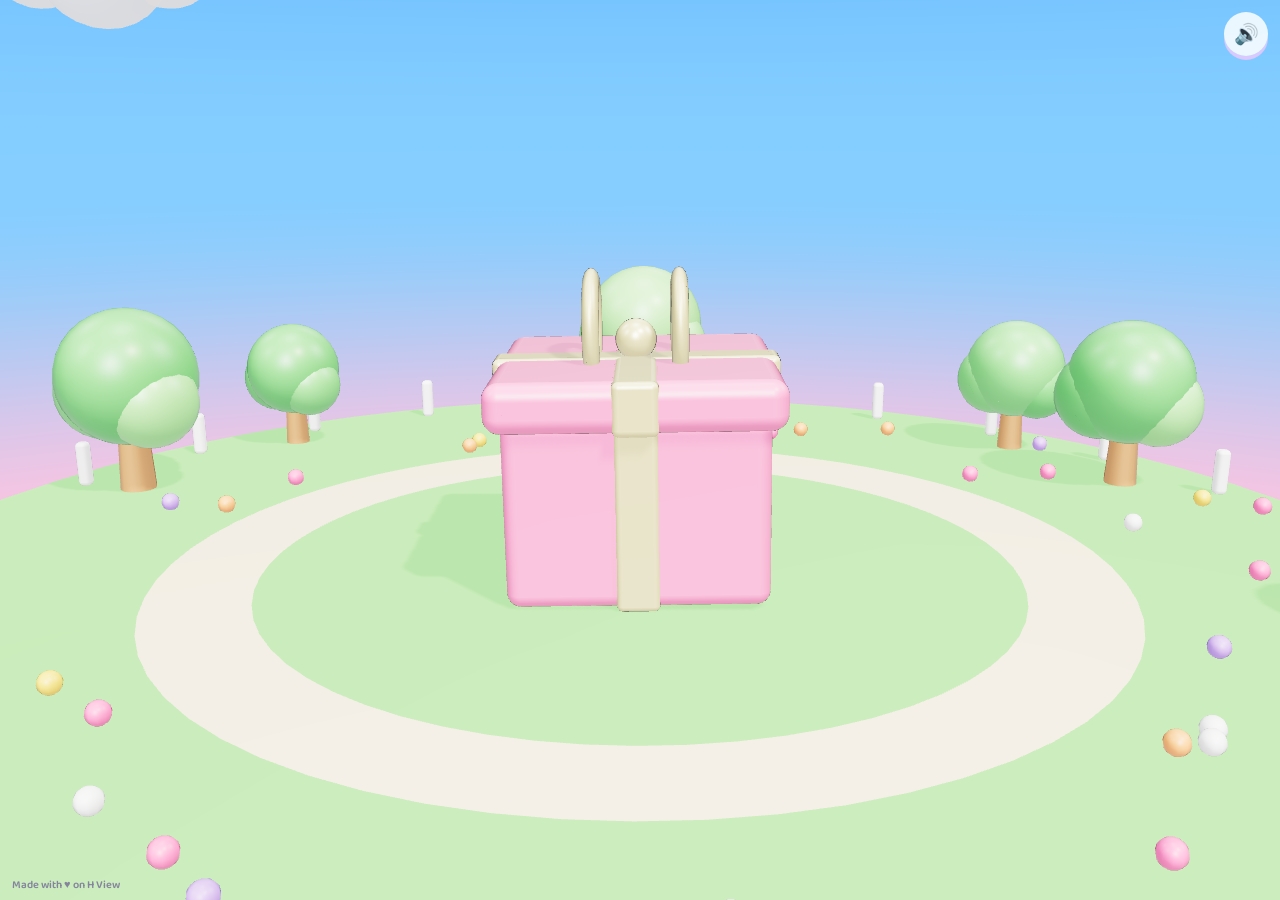
==== commit 831143f1: "r87b: adaptive quality Co-Authored-By: Claude Opus 5.5 <noreply@anthropic.com> Claude-Session: https" ====
--- a/zoo3d/index.html
+++ b/zoo3d/index.html
@@ -348,7 +348,11 @@
     if (p.life > 5 || p.p.y < -2) { p.on = false; tmp.scale.setScalar(0); } else { tmp.position.copy(p.p); tmp.rotation.copy(p.r); tmp.scale.setScalar(1); } tmp.updateMatrix(); conf.setMatrixAt(i, tmp.matrix); }
   conf.instanceMatrix.needsUpdate = true;
   for (let i = smokes.length - 1; i >= 0; i--) { const s = smokes[i], u = s.userData; u.d -= dt; if (u.d > 0) continue; u.life += dt; s.position.addScaledVector(u.v, dt); s.scale.setScalar(.25 + u.life * .9); s.material.opacity = Math.max(0, .6 - u.life * .35); if (u.life > 1.8) { scene.remove(s); smokes.splice(i, 1); } }
-  renderer.render(scene, camera); requestAnimationFrame(loop); }
+  renderer.render(scene, camera); perf(dt); requestAnimationFrame(loop); }
+/* adaptive quality: if a phone can't keep up, drop pixel ratio, then soft shadows */
+let pf = { n: 0, t: 0, lvl: 0 };
+function perf(dt) { if (document.hidden || pf.lvl > 1) return; pf.n++; pf.t += dt; if (pf.n < 90) return; const fps = pf.n / pf.t; pf.n = 0; pf.t = 0;
+  if (fps < 40) { pf.lvl++; if (pf.lvl === 1) { renderer.setPixelRatio(1); fit(); } else { sun.shadow.mapSize.set(512, 512); renderer.shadowMap.type = THREE.PCFShadowMap; sun.shadow.map && (sun.shadow.map.dispose(), sun.shadow.map = null); } } }
 
 new FontLoader().load('./lib/helvetiker_bold.typeface.json', f => { font = f; buildLetters(); const l = $('#load'); l.style.opacity = 0; setTimeout(() => l.remove(), 600); loop(); intro(); },
   undefined, () => { $('#load').textContent = 'Could not load the party. Please refresh.'; });
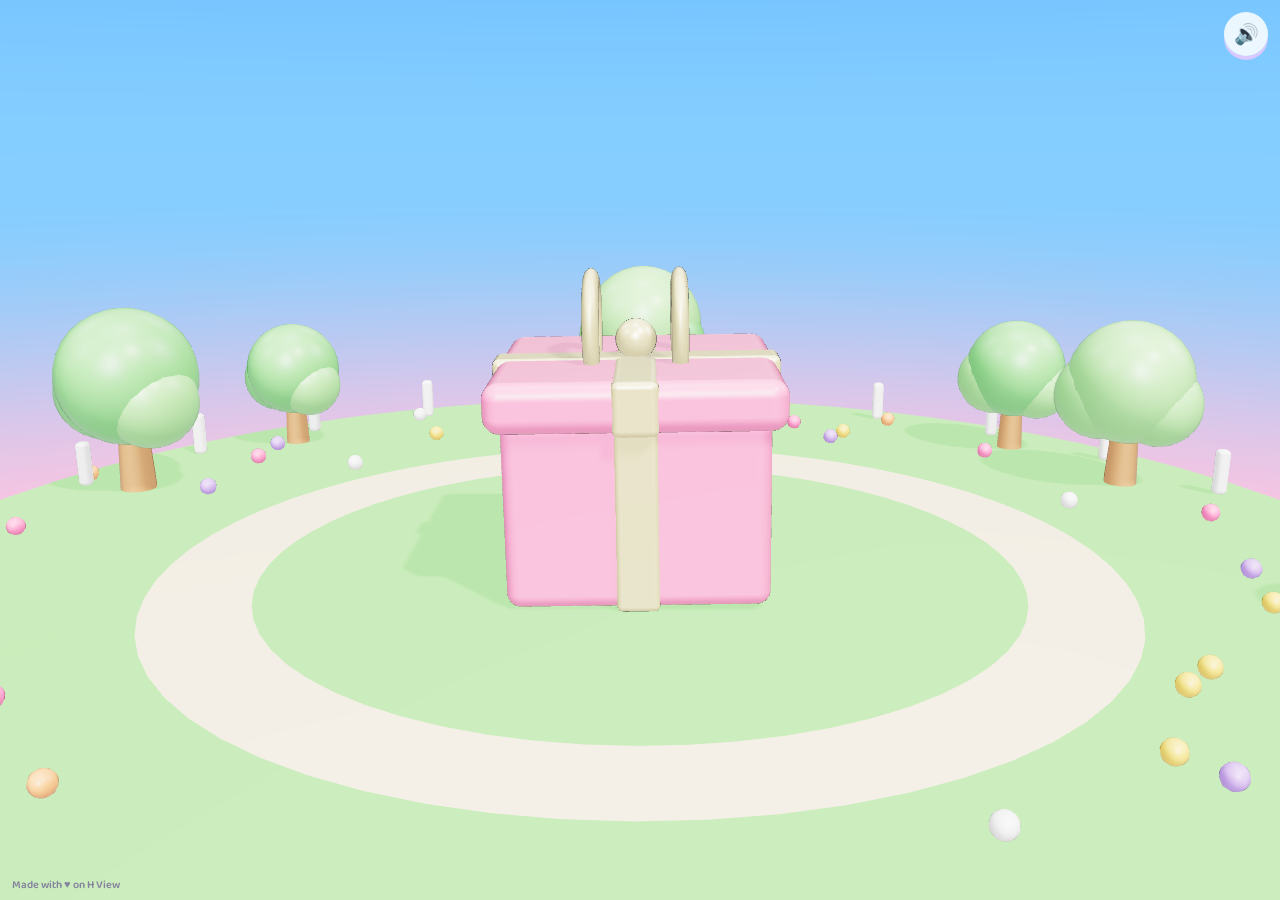
==== commit f82c8ac9: "r88: kids premium birthday designs public Co-Authored-By: Claude Opus 5.5 <noreply@anthropic.com> Cl" ====
--- a/zoo3d/index.html
+++ b/zoo3d/index.html
@@ -57,13 +57,14 @@
 let HV = {}; try { HV = JSON.parse(decodeURIComponent(location.hash.slice(1))) || {}; } catch (e) {}
 if (window.HV_DATA) HV = Object.assign({}, window.HV_DATA, HV);
 const NAME = String(HV.to || 'Little Star').trim().slice(0, 12);
-const AGE = Math.max(1, Math.min(9, parseInt(HV.age, 10) || 4));
+const HASAGE = parseInt(HV.age, 10) > 0; const AGE = HASAGE ? Math.max(1, Math.min(12, parseInt(HV.age, 10))) : 5;
 const FROM = String(HV.from || '').trim().slice(0, 60);
 const MSG = String(HV.msg || `Happy birthday, ${NAME}! All your zoo friends came to celebrate you today. Have the most wonderful, giggly, cake-filled day. We love you!`).slice(0, 360);
 const AUTO = HV.autoplay === true;
 const POST = m => { try { parent.postMessage({ hv: m }, '*'); } catch (e) {} };
 const $ = s => document.querySelector(s);
-const ORD = ({ 1: 'st', 2: 'nd', 3: 'rd' })[AGE] || 'th';
+const ORD = (AGE > 10 && AGE < 14) ? 'th' : (({ 1: 'st', 2: 'nd', 3: 'rd' })[AGE % 10] || 'th');
+const HB_T = HASAGE ? 'Happy ' + AGE + ORD + ' birthday' : 'Happy birthday';
 
 /* ------------------------------------------------ renderer + world */
 const canvas = $('#gl');
@@ -179,7 +180,7 @@
 [[1.45, 1.0, '#ff9cc4'], [1.05, 1.8, '#c9b6ff']].forEach(([r, y, c]) => { for (let i = 0; i < 28; i++) { const a = i / 28 * Math.PI * 2, drip = shadowCatch(new THREE.Mesh(new THREE.CapsuleGeometry(.07, .12 + (i % 3) * .08, 4, 8), toy(c))); drip.position.set(Math.cos(a) * r, y, Math.sin(a) * r); cake.add(drip); } });
 for (let i = 0; i < 24; i++) { const a = i / 24 * Math.PI * 2, p = S(.06, i % 2 ? '#ffe14d' : '#5ee0c0', 10); p.position.set(Math.cos(a) * 1.47, .25, Math.sin(a) * 1.47); cake.add(p); }
 const candles = [];
-for (let i = 0; i < AGE; i++) { const a = i / AGE * Math.PI * 2 + .3, r = AGE === 1 ? 0 : .42, c = new THREE.Group(); c.position.set(Math.cos(a) * r, 1.9, Math.sin(a) * r);
+for (let i = 0; i < AGE; i++) { const a = i / AGE * Math.PI * 2 + .3, r = AGE === 1 ? 0 : (AGE > 6 ? .58 : .42), c = new THREE.Group(); c.position.set(Math.cos(a) * r, 1.9, Math.sin(a) * r);
   const stick = shadowCatch(new THREE.Mesh(new THREE.CylinderGeometry(.06, .06, .55, 16), toy(balloonCols[i % 6]))); stick.position.y = .27; c.add(stick);
   const flame = new THREE.Mesh(new THREE.SphereGeometry(.075, 16, 12), new THREE.MeshBasicMaterial({ color: '#ffd26a' })); flame.scale.set(1, 1.9, 1); flame.position.y = .66; c.add(flame);
   const core = new THREE.Mesh(new THREE.SphereGeometry(.04, 12, 10), new THREE.MeshBasicMaterial({ color: '#fffbe6' })); core.scale.set(1, 1.6, 1); core.position.y = .63; c.add(core);
@@ -233,7 +234,7 @@
 
 /* ------------------------------------------------ the animals */
 const makers = [makeElephant, makeGiraffe, makeBunny, makeBear, makeLion];
-const letters = NAME.toUpperCase().replace(/[^A-Z0-9 ]/g, '').split('');
+let letters = NAME.toUpperCase().replace(/[^A-Z0-9 ]/g, '').trim().split(''); if (!letters.length) letters = 'HAPPY DAY'.split('');
 const nLetters = letters.filter(c => c !== ' ').length;
 const animals = makers.map((m, i) => { const a = m(); a.g.visible = false; a.g.scale.setScalar(.01); world.add(a.g); a.i = i; a.jump = 0; a.spin = 0; a.blink = Math.random() * 3; a.dance = 0; return a; });
 const ring = (i, n, r) => { const a = Math.PI * .5 + (i - (n - 1) / 2) * (Math.PI * 1.25 / Math.max(1, n - 1)); return [Math.cos(a) * r, Math.sin(a) * r]; };
@@ -284,17 +285,18 @@
   if (AUTO) heldBalloons.forEach((b, k) => setTimeout(() => popOne(b), 1400 + k * 550)); }
 
 async function numberStage() { stage = 'number'; POST('step'); pickHandlers = pickHandlers.filter(h => h.obj !== scene); say('');
-  title('Happy ' + AGE + ORD + ' birthday!', NAME + ' is ' + ['', 'one', 'two', 'three', 'four', 'five', 'six', 'seven', 'eight', 'nine'][AGE] + ' today 🎉');
-  if (!numberMesh) { const g = new TextGeometry(String(AGE), { font, size: 2.4, depth: .7, curveSegments: 16, bevelEnabled: true, bevelThickness: .25, bevelSize: .14, bevelSegments: 6 }); g.center(); numberMesh = shadowCatch(new THREE.Mesh(g, rose)); scene.add(numberMesh); }
-  numberMesh.visible = true; numberMesh.position.set(0, -3, 0); camTo([0, 4.2, 12], [0, 2.6, 0]); sfx.whoosh();
-  await tween(1.6, t => { numberMesh.position.y = -3 + t * 5.2; numberMesh.rotation.y = (1 - t) * Math.PI * 2; }, ease.back);
+  title(HB_T + '!', HASAGE ? NAME + ' is ' + (['', 'one', 'two', 'three', 'four', 'five', 'six', 'seven', 'eight', 'nine', 'ten', 'eleven', 'twelve'][AGE]) + ' today 🎉' : 'Today is all about ' + NAME + ' 🎉');
+  if (HASAGE && !numberMesh) { const g = new TextGeometry(HASAGE ? String(AGE) : (letters.find(ch => ch !== ' ') || 'A'), { font, size: AGE > 9 && HASAGE ? 2 : 2.4, depth: .7, curveSegments: 16, bevelEnabled: true, bevelThickness: .25, bevelSize: .14, bevelSegments: 6 }); g.center(); numberMesh = shadowCatch(new THREE.Mesh(g, rose)); scene.add(numberMesh); }
+  camTo([0, 4.2, 12], [0, 2.6, 0]); sfx.whoosh();
+  if (numberMesh) { numberMesh.visible = true; numberMesh.position.set(0, -3, 0); await tween(1.6, t => { numberMesh.position.y = -3 + t * 5.2; numberMesh.rotation.y = (1 - t) * Math.PI * 2; }, ease.back); } else { await tween(1.2, t => { letterRow.position.y = 4.6 - t * 1.4; }, ease.back); }
   burst(new THREE.Vector3(-3, 1, 1), 90, 7, 3); burst(new THREE.Vector3(3, 1, 1), 90, 7, 3); sfx.chime(); dancing = true;
   say('Tap the animals to make them dance 💃'); pickHandlers.unshift({ obj: world, fn: hit => { let p = hit.object; while (p && !animals.some(a => a.g === p)) p = p.parent; const a = animals.find(z => z.g === p); if (a) bounceAnimal(a); } });
   await wait(AUTO ? 3500 : 5200); dancing = false; cakeStage(); }
 
 async function cakeStage() { stage = 'cake'; POST('step'); pickHandlers = []; say('');
-  tween(.8, t => { numberMesh.position.y = 2.2 + t * 6; numberMesh.scale.setScalar(Math.max(.01, 1 - t)); }, ease.inout).then(() => numberMesh.visible = false);
-  tween(.8, t => { letterRow.position.y = 4.6 + t * 1.2; }, ease.out);
+  if (numberMesh) tween(.8, t => { numberMesh.position.y = 2.2 + t * 6; numberMesh.scale.setScalar(Math.max(.01, 1 - t)); }, ease.inout).then(() => numberMesh.visible = false);
+  const ly0 = letterRow.position.y; tween(.9, t => { letterRow.position.y = ly0 + (10 - ly0) * t; }, ease.inout);
+  { const nar = innerWidth / innerHeight < .75 ? .78 : 1; [[-3.5, .9], [-2.5, -1.4], [0, -2.9], [2.5, -1.4], [3.5, .9]].forEach(([x, z], i) => { const a = animals[i]; if (!a) return; const f = a.g.position.clone(), t = new THREE.Vector3(x * nar, 0, z); a.home = t; tween(1, k => { a.g.position.x = f.x + (t.x - f.x) * k; a.g.position.z = f.z + (t.z - f.z) * k; }, ease.inout); }); }
   cake.visible = true; cake.scale.setScalar(.01); cake.position.set(0, 0, .5); candles.forEach(c => { c.out = false; c.flame.visible = c.core.visible = c.glow.visible = true; c.light.intensity = 0; });
   await tween(1, t => cake.scale.setScalar(Math.max(.01, t)), ease.elastic); camTo([0, 4.2, 8.4], [0, 1.8, 0]);
   candles.forEach((c, i) => setTimeout(() => { c.light.intensity = 2.2; tone(660 + i * 90, 0, .4, 'sine', .05); }, 300 + i * 260));
@@ -315,12 +317,12 @@
 
 async function finale() { stage = 'finale'; POST('step');
   hemi.intensity = .9; sun.intensity = 2.4; skyMat.uniforms.top.value.set('#6ec6ff'); skyMat.uniforms.mid.value.set('#bfe8ff'); skyMat.uniforms.bot.value.set('#ffe3f1');
-  title('Yaaay! 🎉', ''); dancing = true; sfx.fw(); camTo([0, 5.5, 13], [0, 2.4, 0]);
+  title('Yaaay! 🎉', ''); dancing = true; { const ly0 = letterRow.position.y; tween(1.2, t => { letterRow.position.y = ly0 + (4.6 - ly0) * t; }, ease.back); } sfx.fw(); camTo([0, 5.5, 13], [0, 2.4, 0]);
   for (let i = 0; i < 7; i++) setTimeout(() => { burst(new THREE.Vector3((Math.random() - .5) * 8, 1 + Math.random() * 2, (Math.random() - .5) * 3), 90, 8, 4); sfx.fw(); }, i * 500);
-  const dur = song(); $('#cardT').textContent = 'Happy ' + AGE + ORD + ' Birthday, ' + NAME + '!'; $('#cardM').textContent = MSG; $('#cardF').textContent = FROM ? 'with love, ' + FROM : '';
+  const dur = song(); $('#cardT').textContent = HB_T.replace('birthday', 'Birthday') + ', ' + NAME + '!'; $('#cardM').textContent = MSG; $('#cardF').textContent = FROM ? 'with love, ' + FROM : '';
   setTimeout(() => { $('#card').classList.add('on'); title('', ''); }, 1800); setTimeout(() => burst(new THREE.Vector3(0, 3, 0), 220, 10, 6), dur * 1000); POST('done');
   pickHandlers = [{ obj: world, fn: hit => { let p = hit.object; while (p && !animals.some(a => a.g === p)) p = p.parent; const a = animals.find(z => z.g === p); if (a) bounceAnimal(a); } }]; }
-$('#again').onclick = e => { e.stopPropagation(); $('#card').classList.remove('on'); dancing = false; heldBalloons.forEach(b => scene.remove(b)); heldBalloons = []; letterRow.position.y = 4.6; cake.visible = false; pickHandlers = []; intro(); };
+$('#again').onclick = e => { e.stopPropagation(); animals.forEach((a, i) => { const [x, z] = ring(i, animals.length, innerWidth / innerHeight < .75 ? 3.1 : 3.85); a.home = new THREE.Vector3(x, 0, z); a.g.position.copy(a.home); }); $('#card').classList.remove('on'); dancing = false; heldBalloons.forEach(b => scene.remove(b)); heldBalloons = []; letterRow.position.y = 4.6; cake.visible = false; pickHandlers = []; intro(); };
 
 /* ------------------------------------------------ main loop */
 const clock = new THREE.Clock(); let T = 0;
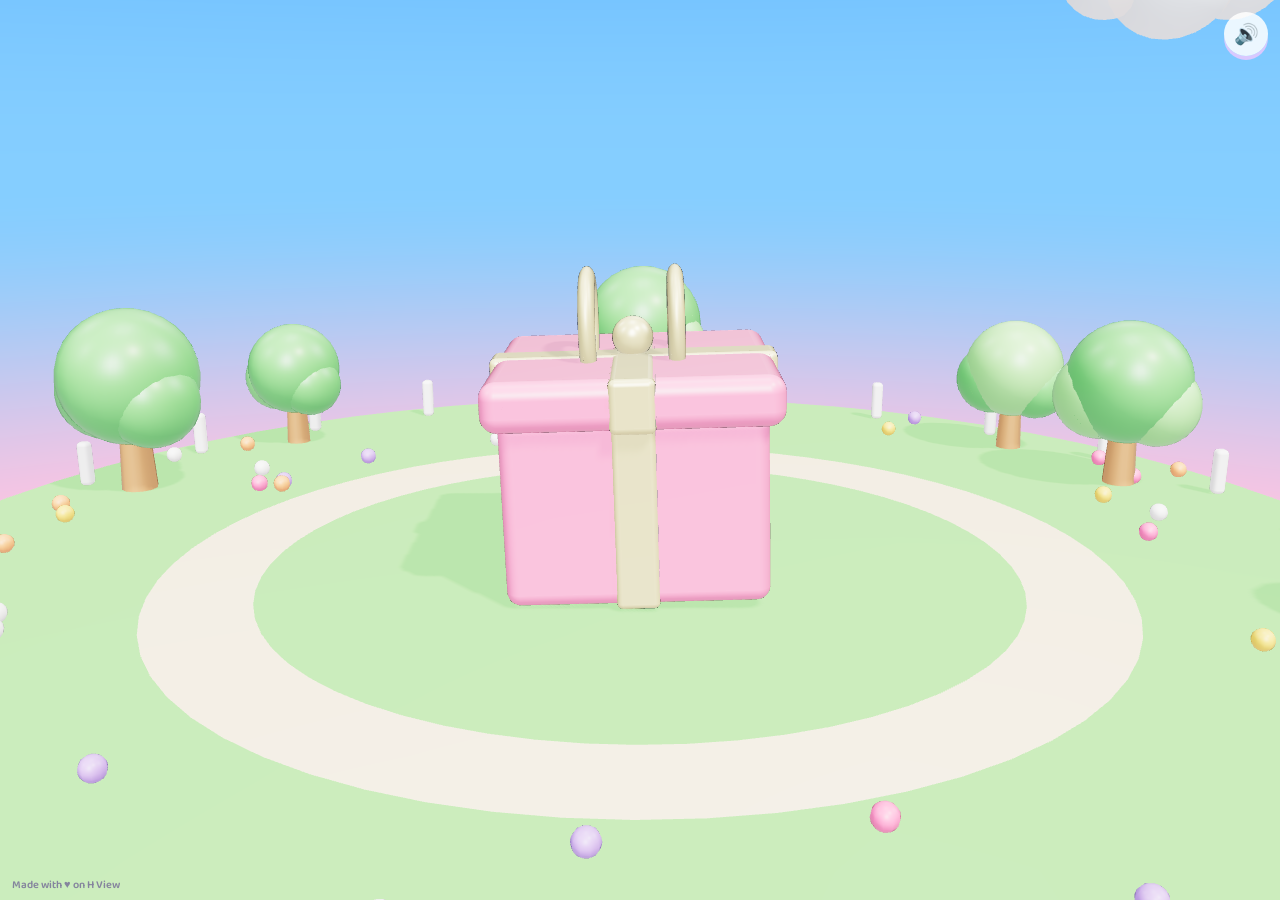
==== commit c66d6c49: "r89: Signature designs + zoo tap fix Co-Authored-By: Claude Opus 5.5 <noreply@anthropic.com> Claude-" ====
--- a/zoo3d/index.html
+++ b/zoo3d/index.html
@@ -229,7 +229,7 @@
 /* ------------------------------------------------ picking */
 const ray = new THREE.Raycaster(), ndc = new THREE.Vector2(); let pickHandlers = [];
 function pick(e) { const r = canvas.getBoundingClientRect(); ndc.set(((e.clientX - r.left) / r.width) * 2 - 1, -((e.clientY - r.top) / r.height) * 2 + 1); ray.setFromCamera(ndc, camera);
-  for (const h of pickHandlers) { const hit = ray.intersectObject(h.obj, true)[0]; if (hit) { h.fn(hit); return true; } } return false; }
+  for (const h of pickHandlers) { const hits = ray.intersectObject(h.obj, true); const hit = hits.find(x => { let o = x.object; while (o) { if (animals.some(a => a.g === o) || heldBalloons.includes(o) || o === gift) return true; o = o.parent; } return false; }) || hits[0]; if (hit) { h.fn(hit); return true; } } return false; }
 canvas.addEventListener('pointerdown', e => { pick(e); });
 
 /* ------------------------------------------------ the animals */
@@ -254,7 +254,7 @@
 let stage = 'intro', heldBalloons = [], numberMesh = null, dancing = false;
 async function intro() { stage = 'gift'; POST('step');
   gift.visible = true; gift.scale.setScalar(.01); lid.position.set(0, 1.72, 0); lid.rotation.set(0, 0, 0); cake.visible = false; letterMeshes.forEach(m => m.visible = false);
-  if (numberMesh) { numberMesh.visible = false; } animals.forEach(a => { a.g.visible = false; a.g.scale.setScalar(.01); });
+  if (numberMesh) { numberMesh.visible = false; } animals.forEach(a => { a.g.visible = false; a.ready = false; a.g.scale.setScalar(.01); });
   camPos.set(0, 9, 19); camTo([0, 3.8, 10.5], [0, 1.1, 0]);
   await tween(1.2, t => gift.scale.setScalar(Math.max(.01, t)), ease.elastic);
   title('A surprise for ' + NAME + '!', 'Something is wiggling inside the gift…'); say('Tap the gift 🎁');
@@ -263,7 +263,7 @@
     burst(new THREE.Vector3(0, 2, 0), 160, 8, 5); sfx.chime();
     tween(.6, t => gift.scale.set(1 + Math.sin(t * Math.PI) * .12, 1 - Math.sin(t * Math.PI) * .1, 1 + Math.sin(t * Math.PI) * .12), ease.out);
     for (const a of animals) { a.g.visible = true; a.g.position.set(0, 1.6, 0); const from = new THREE.Vector3(0, 1.6, 0); sfx.boing();
-      tween(.9, t => { a.g.position.lerpVectors(from, a.home, t); a.g.position.y += Math.sin(t * Math.PI) * 3; a.g.scale.setScalar(Math.max(.01, t)); a.g.rotation.y = (1 - t) * 6 + Math.atan2(-a.home.x, 9 - a.home.z); }, ease.out);
+      tween(.9, t => { a.g.position.lerpVectors(from, a.home, t); a.g.position.y += Math.sin(t * Math.PI) * 3; a.g.scale.setScalar(Math.max(.01, t)); a.g.rotation.y = (1 - t) * 6 + Math.atan2(-a.home.x, 9 - a.home.z); }, ease.out).then(() => { a.ready = true; });
       await wait(380); }
     await wait(700); tween(.9, t => { gift.scale.setScalar(1 - t); lid.scale.setScalar(Math.max(.01, 1 - t)); }, ease.inout).then(() => gift.visible = false);
     balloonsStage(); };
@@ -329,7 +329,7 @@
 function loop() { const dt = Math.min(.05, clock.getDelta()); T += dt;
   for (let i = tw.length - 1; i >= 0; i--) { const k = tw[i]; k.t += dt; if (k.t < 0) continue; const p = Math.min(1, k.t / k.d); k.fn(k.e(p)); if (p >= 1) { tw.splice(i, 1); k.res(); } }
   const PK = camera.aspect < .75 ? 1.5 : 1; const gp = camGoalL.clone().add(camGoalP.clone().sub(camGoalL).multiplyScalar(PK)); camPos.lerp(gp, 1 - Math.pow(.02, dt)); camLook.lerp(camGoalL, 1 - Math.pow(.02, dt)); camera.position.copy(camPos); camera.position.x += Math.sin(T * .25) * .35; camera.lookAt(camLook);
-  animals.forEach((a, i) => { if (!a.g.visible || a.g.scale.x < .99) return; const ph = T * 2.2 + i;
+  animals.forEach((a, i) => { if (!a.g.visible || !a.ready) return; const ph = T * 2.2 + i;
     let y = 0, sq = 1;
     if (a.jump > 0) { a.jump = Math.max(0, a.jump - dt * 1.6); const j = 1 - a.jump; y = Math.sin(j * Math.PI) * 1.4; sq = 1 + Math.sin(j * Math.PI * 2) * .08; }
     else if (dancing) { y = Math.abs(Math.sin(ph * 1.6)) * .45; sq = 1 + Math.sin(ph * 3.2) * .06; }
